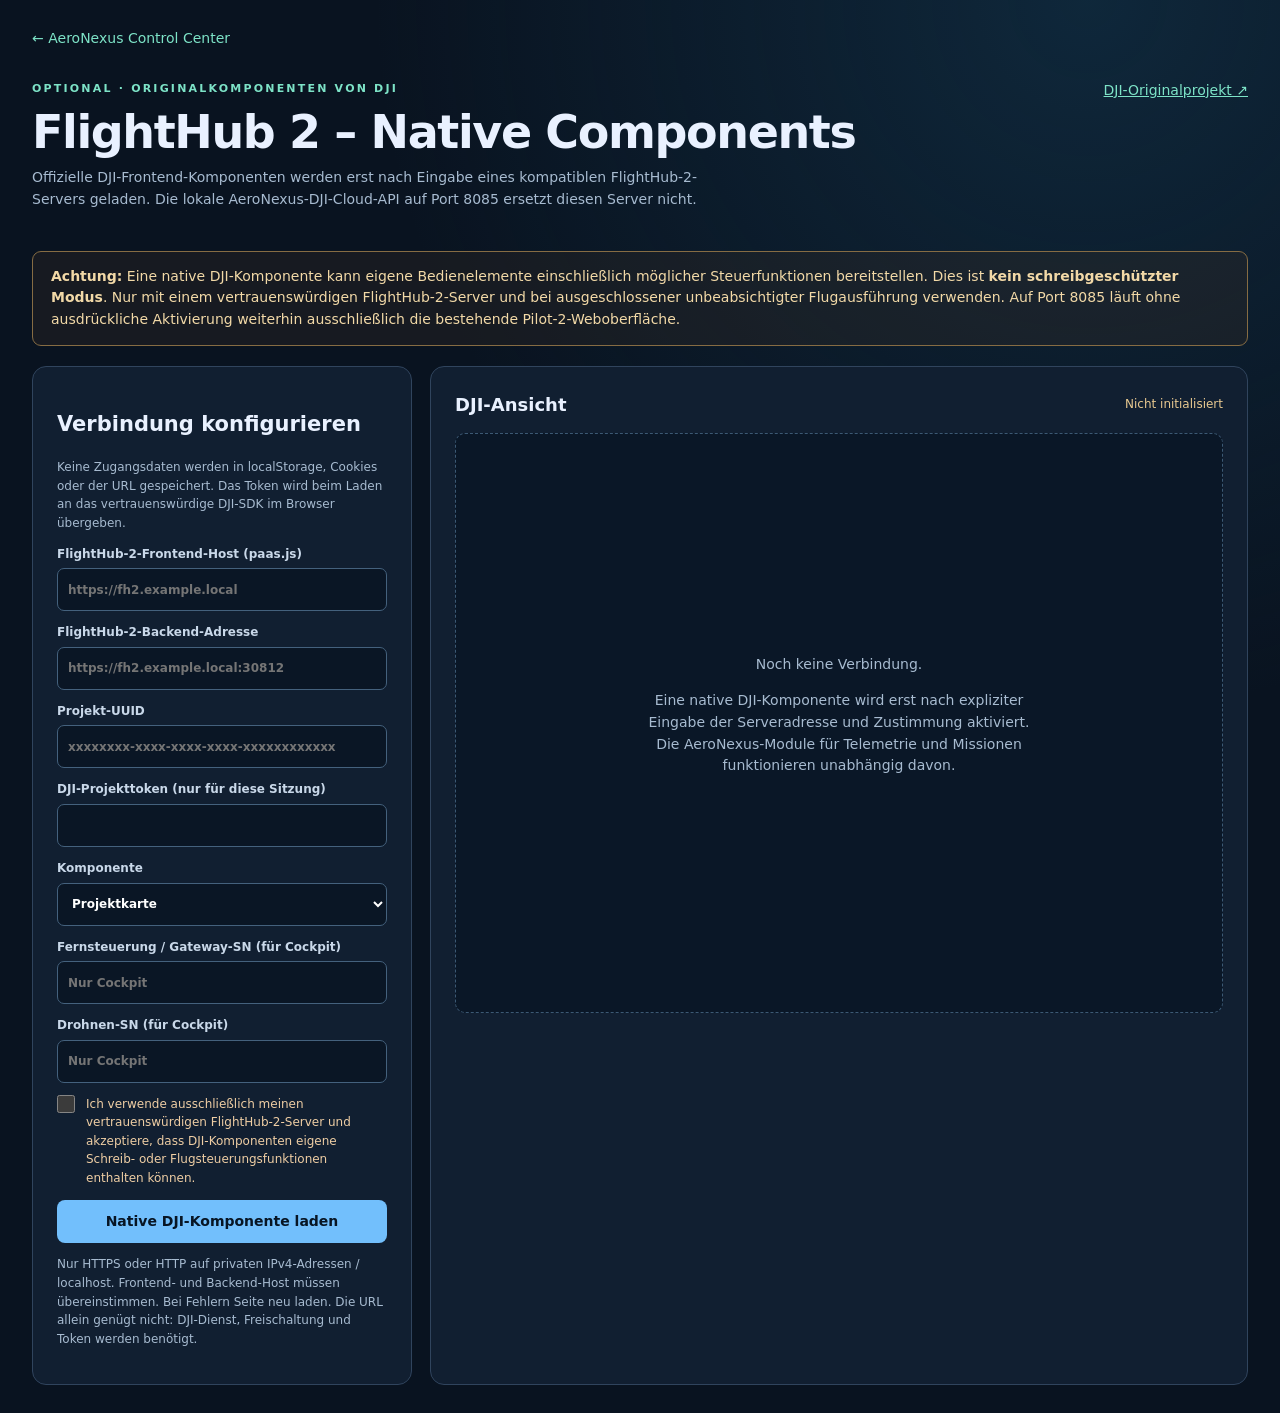
==== deploy/cloud-server/control-portal/fh2.html @ 17cbb871 "feat: opt-in official FH2 cockpit and project-map component loader" ====
<!doctype html>
<html lang="de">
<head>
<meta charset="utf-8"><meta name="viewport" content="width=device-width, initial-scale=1">
<meta name="referrer" content="no-referrer">
<title>AeroNexusAdvanced · DJI FlightHub 2 Komponenten</title>
<style>
:root{color-scheme:dark;font:14px/1.55 system-ui,-apple-system,"Segoe UI",sans-serif;background:#091320;color:#e9f1ff;--edge:#30445d;--muted:#a7bbd0;--mint:#7de3c7}*{box-sizing:border-box}body{margin:0;background:radial-gradient(circle at 85% 0%,#16415c70,transparent 40%),#091320}
a{color:var(--mint)}.layout{max-width:1490px;padding:28px 32px;margin:auto}.back{display:inline-block;margin:0 0 30px;text-decoration:none}.intro{display:flex;justify-content:space-between;align-items:flex-start;gap:25px;flex-wrap:wrap}.eyebrow{font-size:11px;letter-spacing:.2em;text-transform:uppercase;color:var(--mint);font-weight:800}.intro h1{font-size:clamp(28px,3.6vw,46px);line-height:1.1;letter-spacing:-.03em;margin:10px 0}.intro p{color:var(--muted);max-width:690px;margin:0 0 20px}.note{border:1px solid #866c43;color:#f2d9a7;border-radius:9px;background:#3d302344;padding:14px 18px;margin:20px 0}.panel{background:#111f31;border:1px solid var(--edge);border-radius:14px;padding:24px}.cols{display:grid;grid-template-columns:380px minmax(0,1fr);gap:18px}.fields{display:grid;gap:12px}label{font-weight:650;font-size:12px;color:#c9d8e9;display:block}input,select{display:block;width:100%;height:43px;color:white;background:#0a1625;border:1px solid #44617d;border-radius:7px;padding:8px 10px;margin-top:5px;font:inherit}input:focus-visible,select:focus-visible,button:focus-visible,a:focus-visible{outline:2px solid var(--mint);outline-offset:2px}.consent{display:flex;align-items:flex-start;gap:11px;font-size:12px;font-weight:500;color:#efcea4}.consent input{width:18px;height:18px;min-width:18px;margin:0}button{background:#72bffc;color:#071524;font:inherit;font-weight:760;border:0;border-radius:8px;padding:11px 18px;cursor:pointer}button:hover{background:#b3dcff}button:disabled{opacity:.55;cursor:not-allowed}.sub{color:var(--muted);font-size:12px}.result{display:flex;flex-direction:column;min-width:0}.result .head{display:flex;align-items:center;justify-content:space-between;gap:16px;margin-bottom:14px}.result h2{font-size:18px;margin:0}.state{color:#e8c990;font-size:12px}#fh2-mount{min-height:580px;position:relative;background:#0a1727;border:1px dashed #3c5974;border-radius:10px;overflow:hidden;display:flex;flex-direction:column}.placeholder{margin:auto;max-width:450px;padding:30px;text-align:center;color:var(--muted)}.project-details{display:flex;flex:1;min-height:580px}.right-micro-app{display:flex;position:relative;flex:1;min-width:0}.maps-micro-app,.map-app-placeholder,.map-app-container{display:flex;flex:1;min-width:0;min-height:0}.project-right{display:flex;flex:1;min-width:0}#project-app-container,#project-middle-container,#cockpit-app-container{min-width:0}#project-app-container>div,#cockpit-app-container>div,.map-app-container>div{height:100%;width:100%}.router-cockpit{display:flex;flex:1}.cockpit-dock-live-container,.cockpit-bottom-border-container,.cockpit-left-border-container{position:relative}.fh2-container{display:flex;flex-direction:column;min-height:580px;height:75vh;width:100%}
@media(max-width:1020px){.cols{grid-template-columns:1fr}.layout{padding:18px}.panel{padding:16px}.fh2-container{min-height:520px;height:65vh}}
</style>
</head>
<body><div class="layout">
<a class="back" href="./">← AeroNexus Control Center</a>
<header class="intro"><div><div class="eyebrow">Optional · Originalkomponenten von DJI</div><h1>FlightHub 2 – Native Components</h1><p>Offizielle DJI-Frontend-Komponenten werden erst nach Eingabe eines kompatiblen FlightHub-2-Servers geladen. Die lokale AeroNexus-DJI-Cloud-API auf Port 8085 ersetzt diesen Server nicht.</p></div><a href="https://github.com/dji-sdk/FlightHub-2-Frontend-Standalone-Component" target="_blank" rel="noopener noreferrer">DJI-Originalprojekt ↗</a></header>
<div class="note" role="note"><strong>Achtung:</strong> Eine native DJI-Komponente kann eigene Bedienelemente einschließlich möglicher Steuerfunktionen bereitstellen. Dies ist <strong>kein schreibgeschützter Modus</strong>. Nur mit einem vertrauenswürdigen FlightHub-2-Server und bei ausgeschlossener unbeabsichtigter Flugausführung verwenden. Auf Port 8085 läuft ohne ausdrückliche Aktivierung weiterhin ausschließlich die bestehende Pilot-2-Weboberfläche.</div>
<div class="cols">
<section class="panel"><h2>Verbindung konfigurieren</h2><p class="sub">Keine Zugangsdaten werden in localStorage, Cookies oder der URL gespeichert. Das Token wird beim Laden an das vertrauenswürdige DJI-SDK im Browser übergeben.</p>
<form id="config" class="fields" autocomplete="off">
<label for="host">FlightHub-2-Frontend-Host (paas.js)
<input id="host" placeholder="https://fh2.example.local" required autocapitalize="off" spellcheck="false"></label>
<label for="server">FlightHub-2-Backend-Adresse
<input id="server" placeholder="https://fh2.example.local:30812" required spellcheck="false"></label>
<label for="project">Projekt-UUID
<input id="project" placeholder="xxxxxxxx-xxxx-xxxx-xxxx-xxxxxxxxxxxx" required spellcheck="false"></label>
<label for="token">DJI-Projekttoken (nur für diese Sitzung)
<input id="token" type="password" autocomplete="new-password" required spellcheck="false"></label>
<label for="view">Komponente
<select id="view"><option value="project">Projektkarte</option><option value="cockpit">DJI Cockpit</option></select></label>
<label for="gateway">Fernsteuerung / Gateway-SN (für Cockpit)
<input id="gateway" placeholder="Nur Cockpit" spellcheck="false"></label>
<label for="drone">Drohnen-SN (für Cockpit)
<input id="drone" placeholder="Nur Cockpit" spellcheck="false"></label>
<label class="consent" for="consent"><input id="consent" type="checkbox" required>Ich verwende ausschließlich meinen vertrauenswürdigen FlightHub-2-Server und akzeptiere, dass DJI-Komponenten eigene Schreib- oder Flugsteuerungsfunktionen enthalten können.</label>
<button id="load" type="submit">Native DJI-Komponente laden</button>
</form>
<p class="sub">Nur HTTPS oder HTTP auf privaten IPv4-Adressen / localhost. Frontend- und Backend-Host müssen übereinstimmen. Bei Fehlern Seite neu laden. Die URL allein genügt nicht: DJI-Dienst, Freischaltung und Token werden benötigt.</p></section>
<section class="panel result" aria-label="DJI Komponente"><div class="head"><h2>DJI-Ansicht</h2><span class="state" id="state" role="status" aria-live="polite">Nicht initialisiert</span></div>
<div id="fh2-mount"><div class="placeholder">Noch keine Verbindung.<p>Eine native DJI-Komponente wird erst nach expliziter Eingabe der Serveradresse und Zustimmung aktiviert. Die AeroNexus-Module für Telemetrie und Missionen funktionieren unabhängig davon.</p></div></div></section>
</div>
</div>
<script>
"use strict";
(function(){
 const form=document.getElementById("config"), mount=document.getElementById("fh2-mount");
 const state=document.getElementById("state"), button=document.getElementById("load");
 let started=false;
 function privateHost(host){
   if(host==="localhost"||host==="127.0.0.1")return true;
   const parts=host.split(".");if(parts.length!==4||parts.some(x=>!/^\d{1,3}$/.test(x)||+x>255))return false;
   const a=+parts[0],b=+parts[1];
   return a===10||(a===172&&b>=16&&b<=31)||(a===192&&b===168)||(a===127);
 }
 function origin(raw){
   const u=new URL(raw);
   if(u.username||u.password||u.pathname!=="/"||u.search||u.hash)throw new Error("Nur eine reine Host-Adresse ohne Pfad verwenden.");
   if(u.protocol!=="https:"&&!(u.protocol==="http:"&&privateHost(u.hostname)))throw new Error("HTTPS erforderlich; HTTP ist nur für private IPv4-Server erlaubt.");
   return u;
 }
 function add(parent,cls){const node=document.createElement("div");node.className=cls;parent.append(node);return node}
 function renderFrame(mode){
   mount.replaceChildren();
   const container=add(mount,"fh2-container");
   if(mode==="cockpit")add(container,"cockpit-header-container").id="cockpit-header-container";
   const details=add(container,"project-details"+(mode==="cockpit"?" router-cockpit":""));
   add(details,"").id="project-app-container";
   add(details,"").id="project-middle-container";
   const right=add(details,"right-micro-app");
   const maps=add(right,"maps-micro-app");
   if(mode==="cockpit")add(maps,"cockpit-left-border-container");
   const placeholder=add(maps,"map-app-placeholder");
   if(mode==="cockpit")add(placeholder,"cockpit-dock-live-container");
   add(placeholder,"map-app-container").id="map-app-global";
   if(mode==="cockpit"){add(placeholder,"cockpit-bottom-border-container");add(right,"project-right").append(add(document.createElement("div"),""));right.lastChild.lastChild.id="cockpit-app-container";}
 }
 form.addEventListener("submit",function(e){
   e.preventDefault();if(started||!form.reportValidity())return;
   try{
     const host=origin(document.getElementById("host").value.trim());
     const server=origin(document.getElementById("server").value.trim());
     if(host.hostname!==server.hostname)throw new Error("Frontend und Backend müssen denselben Hostnamen verwenden.");
     if(host.protocol==="https:"&&server.protocol!=="https:")throw new Error("HTTPS-Frontend benötigt HTTPS-Backend.");
     const project=document.getElementById("project").value.trim();
     if(!/^[0-9a-f]{8}-[0-9a-f]{4}-[1-8][0-9a-f]{3}-[89ab][0-9a-f]{3}-[0-9a-f]{12}$/i.test(project))throw new Error("Ungültige Projekt-UUID.");
     const token=document.getElementById("token").value;
     const mode=document.getElementById("view").value;
     const gateway=document.getElementById("gateway").value.trim(),drone=document.getElementById("drone").value.trim();
     if(mode==="cockpit"&&(!gateway||!drone))throw new Error("Für das Cockpit sind Gateway-SN und Drohnen-SN erforderlich.");
     if(!document.getElementById("consent").checked)throw new Error("Explizite Zustimmung erforderlich.");
     started=true;button.disabled=true;state.textContent="DJI-SDK wird geladen…";
     // The official component script runs in this page's origin: use only YOUR trusted FH2 host.
     const script=document.createElement("script");
     script.src=new URL("/paas.js",host).href;
     script.setAttribute("fh2","");
     script.referrerPolicy="no-referrer";
     script.onload=function(){
       try{
         if(!window.FH2||typeof window.FH2.initConfig!=="function")throw new Error("FH2 SDK nicht verfügbar.");
         const ws=new URL(server.href);
         ws.protocol=server.protocol==="https:"?"wss:":"ws:";
         ws.pathname="/duplex/web";
         window.FH2.initConfig({serverUrl:server.origin,wssUrl:ws.href,hostUrl:host.origin,prjId:project,projectToken:token});
         // Forget the visible form copy; the SDK may keep its session token in memory.
         document.getElementById("token").value="";
         renderFrame(mode);
         if(mode==="cockpit"){
           if(typeof window.FH2.loadCockpit!=="function")throw new Error("Cockpit wird von diesem SDK nicht angeboten.");
           window.FH2.loadCockpit("cockpit-app-container",{gateway_sn:gateway,drone_sn:drone});
         }else{
           if(typeof window.FH2.loadProject!=="function")throw new Error("Projektansicht wird von diesem SDK nicht angeboten.");
           window.FH2.loadProject("project-app-container");
         }
         state.textContent="Initialisiert (DJI-Livedaten nicht verifiziert)";
       }catch(err){state.textContent="SDK-Initialisierung fehlgeschlagen";mount.textContent=err.message||"Unbekannter SDK-Fehler";}
     };
     script.onerror=function(){state.textContent="paas.js konnte nicht geladen werden";mount.textContent="DJI-SDK-Datei am angegebenen Frontend-Host nicht erreichbar."};
     document.head.append(script);
   }catch(err){state.textContent="Konfigurationsfehler";mount.textContent=err.message||"Ungültige Konfiguration."}
 });
})();
</script>
</body></html>
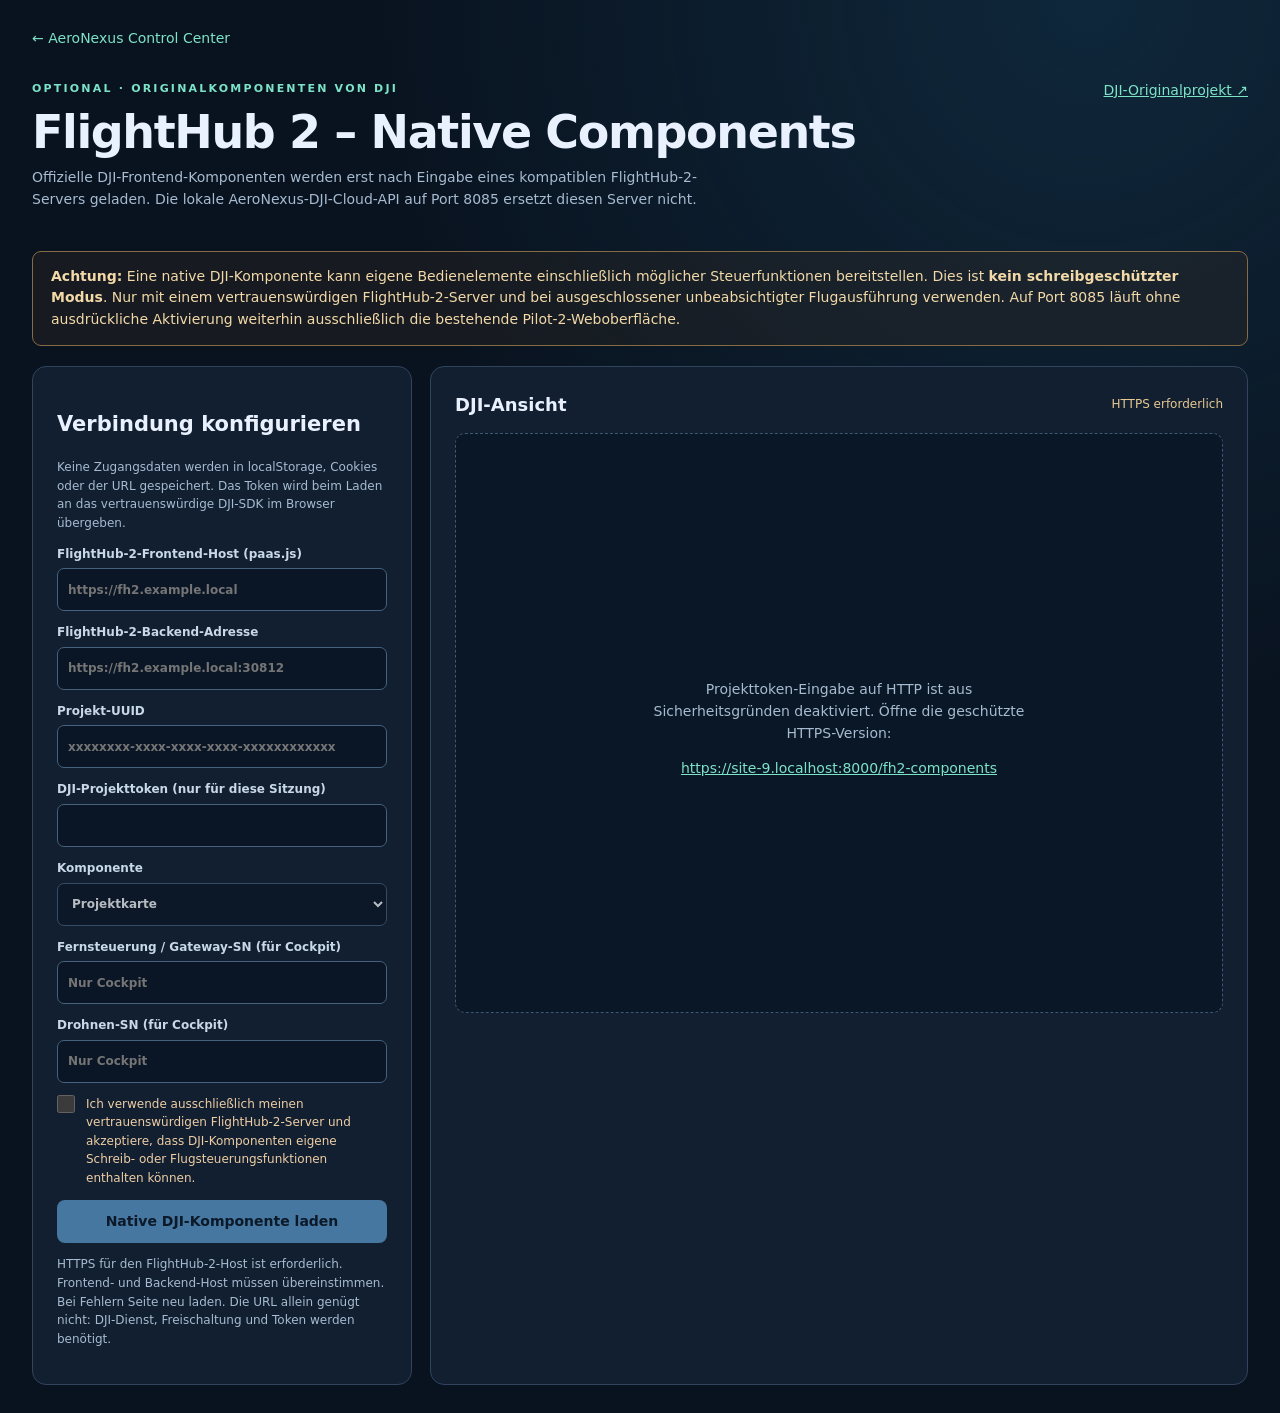
==== commit 391635f9: "security: block HTTP token forms and insecure DJI component script origins" ====
--- a/deploy/cloud-server/control-portal/fh2.html
+++ b/deploy/cloud-server/control-portal/fh2.html
@@ -34,7 +34,7 @@
 <label class="consent" for="consent"><input id="consent" type="checkbox" required>Ich verwende ausschließlich meinen vertrauenswürdigen FlightHub-2-Server und akzeptiere, dass DJI-Komponenten eigene Schreib- oder Flugsteuerungsfunktionen enthalten können.</label>
 <button id="load" type="submit">Native DJI-Komponente laden</button>
 </form>
-<p class="sub">Nur HTTPS oder HTTP auf privaten IPv4-Adressen / localhost. Frontend- und Backend-Host müssen übereinstimmen. Bei Fehlern Seite neu laden. Die URL allein genügt nicht: DJI-Dienst, Freischaltung und Token werden benötigt.</p></section>
+<p class="sub">HTTPS für den FlightHub-2-Host ist erforderlich. Frontend- und Backend-Host müssen übereinstimmen. Bei Fehlern Seite neu laden. Die URL allein genügt nicht: DJI-Dienst, Freischaltung und Token werden benötigt.</p></section>
 <section class="panel result" aria-label="DJI Komponente"><div class="head"><h2>DJI-Ansicht</h2><span class="state" id="state" role="status" aria-live="polite">Nicht initialisiert</span></div>
 <div id="fh2-mount"><div class="placeholder">Noch keine Verbindung.<p>Eine native DJI-Komponente wird erst nach expliziter Eingabe der Serveradresse und Zustimmung aktiviert. Die AeroNexus-Module für Telemetrie und Missionen funktionieren unabhängig davon.</p></div></div></section>
 </div>
@@ -45,16 +45,25 @@
  const form=document.getElementById("config"), mount=document.getElementById("fh2-mount");
  const state=document.getElementById("state"), button=document.getElementById("load");
  let started=false;
- function privateHost(host){
-   if(host==="localhost"||host==="127.0.0.1")return true;
-   const parts=host.split(".");if(parts.length!==4||parts.some(x=>!/^\d{1,3}$/.test(x)||+x>255))return false;
-   const a=+parts[0],b=+parts[1];
-   return a===10||(a===172&&b>=16&&b<=31)||(a===192&&b===168)||(a===127);
+ // An HTTP-served form permits network attackers to alter the page and steal
+ // the operator's project token, even if the form itself does not submit it.
+ if(window.location.protocol!=="https:"){
+   const url=new URL("https://"+window.location.hostname+":8000/fh2-components");
+   const message=document.createElement("div");
+   message.className="placeholder";
+   const description=document.createElement("p");
+   description.textContent="Projekttoken-Eingabe auf HTTP ist aus Sicherheitsgründen deaktiviert. Öffne die geschützte HTTPS-Version:";
+   const link=document.createElement("a");
+   link.href=url.href;link.textContent=url.href;link.rel="noopener noreferrer";
+   message.append(description,link);mount.replaceChildren(message);
+   for(const element of form.elements){element.disabled=true;}
+   state.textContent="HTTPS erforderlich";
+   return;
  }
  function origin(raw){
    const u=new URL(raw);
    if(u.username||u.password||u.pathname!=="/"||u.search||u.hash)throw new Error("Nur eine reine Host-Adresse ohne Pfad verwenden.");
-   if(u.protocol!=="https:"&&!(u.protocol==="http:"&&privateHost(u.hostname)))throw new Error("HTTPS erforderlich; HTTP ist nur für private IPv4-Server erlaubt.");
+   if(u.protocol!=="https:")throw new Error("Der FlightHub-2-Server muss per HTTPS erreichbar sein.");
    return u;
  }
  function add(parent,cls){const node=document.createElement("div");node.className=cls;parent.append(node);return node}
@@ -71,7 +80,7 @@
    const placeholder=add(maps,"map-app-placeholder");
    if(mode==="cockpit")add(placeholder,"cockpit-dock-live-container");
    add(placeholder,"map-app-container").id="map-app-global";
-   if(mode==="cockpit"){add(placeholder,"cockpit-bottom-border-container");add(right,"project-right").append(add(document.createElement("div"),""));right.lastChild.lastChild.id="cockpit-app-container";}
+   if(mode==="cockpit"){add(placeholder,"cockpit-bottom-border-container");add(add(right,"project-right"),"").id="cockpit-app-container";}
  }
  form.addEventListener("submit",function(e){
    e.preventDefault();if(started||!form.reportValidity())return;
